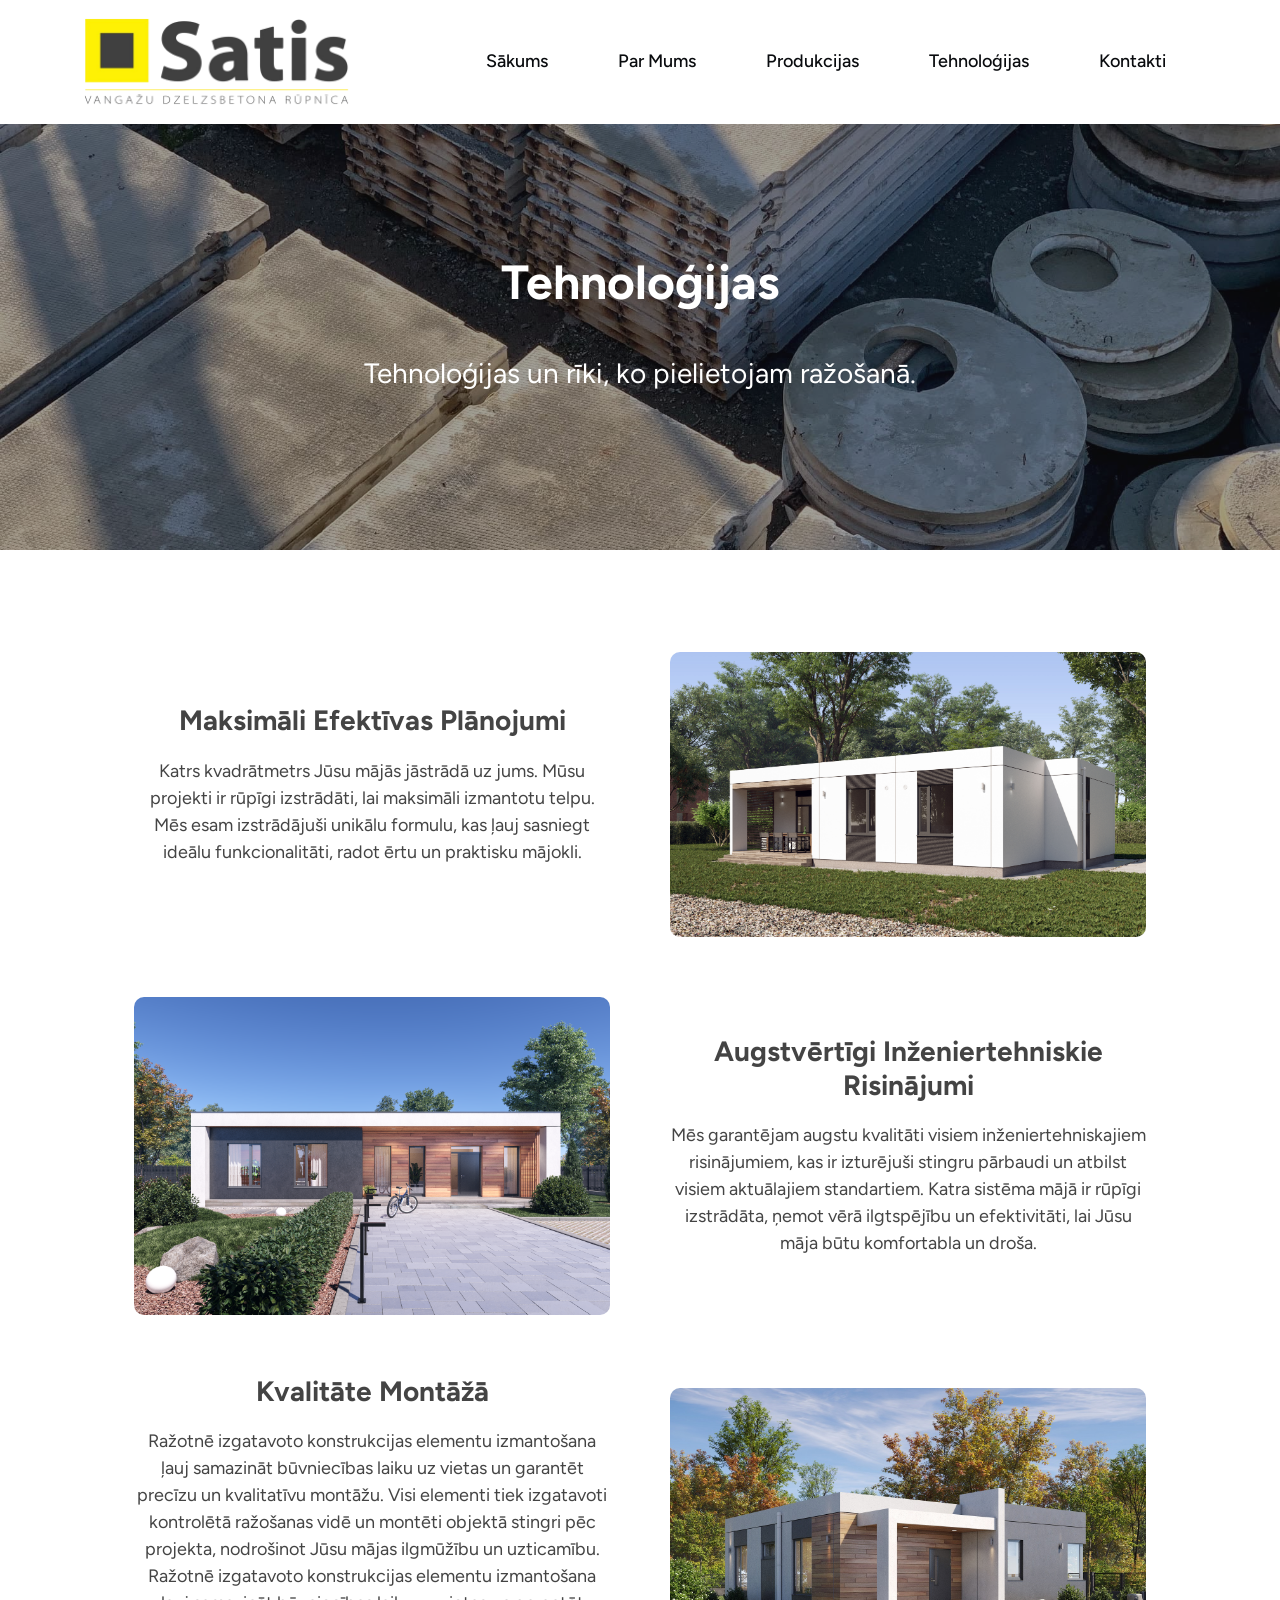
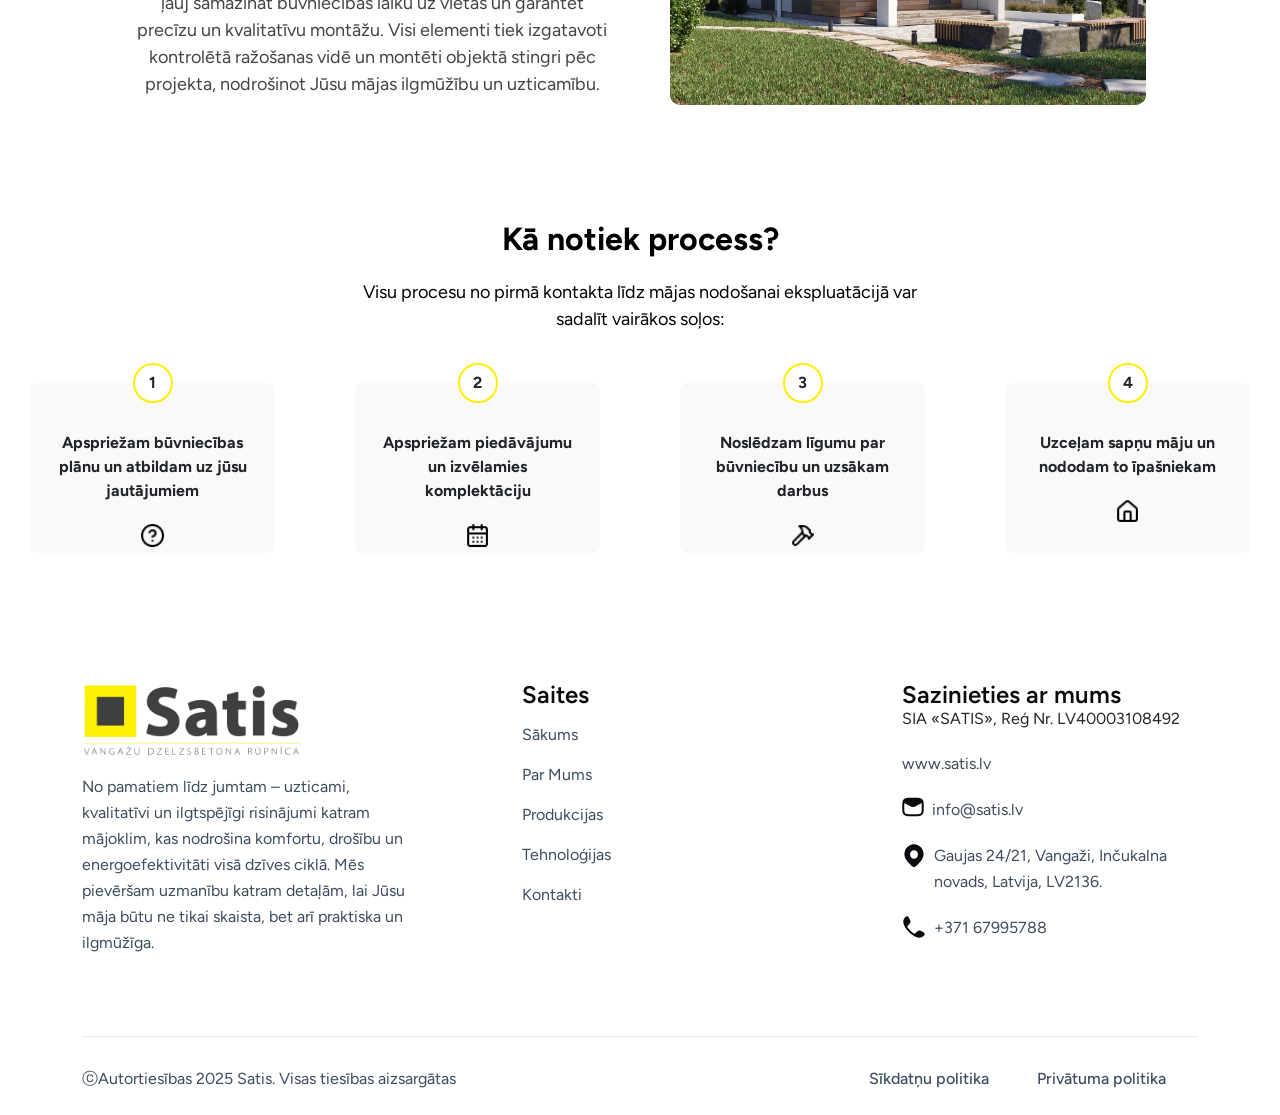
==== tech.html @ ef2c88f5 "first commit" ====
<!DOCTYPE html>
<html lang="en">

<head>
     <meta charset="UTF-8">
     <meta name="viewport" content="width=device-width, initial-scale=1.0">
    <meta
      name="description"
      content="SIA SATIS – dzelzsbetona izstrādājumu ražotājs Vangažos. Kvalitatīvas konstrukcijas un individuāli risinājumi būvniecības projektiem."
    />
    <title>SIA SATIS | Dzelzsbetona izstrādājumi un konstrukcijas</title>     <script src="main.js" defer></script>

    <link rel="shortcut icon" href="assets/img/logo/fav-logo1.png" type="image/x-icon">

    <link rel="stylesheet" href="assets/css/plugins/bootstrap.min.css">
    <link rel="stylesheet" href="assets/css/plugins/fontawesome.css">
    <link rel="stylesheet" href="assets/css/plugins/magnific-popup.css">
    <link rel="stylesheet" href="assets/css/plugins/mobile.css">
    <link rel="stylesheet" href="assets/css/plugins/owlcarousel.min.css">
    <link rel="stylesheet" href="assets/css/plugins/sidebar.css">
    <link rel="stylesheet" href="assets/css/plugins/slick-slider.css">
    <link rel="stylesheet" href="assets/css/plugins/nice-select.css">
    <link rel="stylesheet" href="assets/css/main.css">

    <script src="assets/js/plugins/jquery-3-6-0.min.js"></script>
</head>
<body class="homepage1-body">

<div class="paginacontainer">
     <div class="progress-wrap">
       <svg class="progress-circle svg-content" width="100%" height="100%" viewBox="-1 -1 102 102">
         <path d="M50,1 a49,49 0 0,1 0,98 a49,49 0 0,1 0,-98"/>
       </svg>
     </div>
   </div>

   <header>
    <div class="header-area homepage1 header header-sticky d-none d-lg-block" id="header" style="background-color: white;">
      <div class="container">
            <div class="header-elements">
              <div class="site-logo">
                <a href="index.html"><img src="assets/img/logo/logo1.png" alt=""></a>
              </div>
              <div class="main-menu">
                <ul>
                  <li><a href="index.html">Sākums</a></li>
                  <li><a href="about.html">Par Mums</a></li>
                  <li><a href="catalog.html">Produkcijas</a></li>
                  <li><a href="tech.html">Tehnoloģijas</a></li>
                  <li><a href="index.html#Kontakti">Kontakti</a></li>
                </ul>
            </div>
        </div>
      </div>
    </div>
  </header>

  <div class="mobile-header mobile-haeder1 d-block d-lg-none">
    <div class="container-fluid">
      <div class="col-12">
        <div class="mobile-header-elements">
          <div class="mobile-logo">
            <a href="index.html"><img src="assets/img/logo/logo1.png" alt=""></a>
          </div>
          <div class="mobile-nav-icon dots-menu">
            <i class="fa-solid fa-bars"></i>
          </div>
        </div>
      </div>
    </div>
  </div>
  
  <div class="mobile-sidebar mobile-sidebar1">
    <div class="logosicon-area">
      <div class="logos">
        <img src="assets/img/logo/logo1.png" alt="">
      </div>
      <div class="menu-close">
        <i class="fa-solid fa-xmark"></i>
      </div>
     </div>
    <div class="mobile-nav">
      <ul class="mobile-nav-list">
          <li><a href="index.html">Sākums</a></li>
          <li><a href="about.html">Par Mums</a></li>
          <li><a href="catalog.html">Produkcijas</a></li>
          <li><a href="tech.html">Tehnoloģijas</a></li>
          <li><a href="index.html#Kontakti">Kontakti</a></li>
        </ul>
  
      <div class="allmobilesection">
        <div class="single-footer" style="margin-top: 8px;">
          <h3>Kontakti</h3>
          <div class="footer1-contact-info">
            <div class="contact-info-single">
              <div class="contact-info-icon">
                <i class="fa-solid fa-phone-volume"></i>
              </div>
              <div class="contact-info-text">
                <a href="tel:+37167995788">+371 67995788<br> Mob.tālr. +371 27763220</a>
              </div>
            </div>
  
            <div class="contact-info-single">
              <div class="contact-info-icon">
                <i class="fa-solid fa-envelope"></i>
              </div>
              <div class="contact-info-text">
                <a href="mailto:igor.rozonov@satis.lv">info@satis.lv</a>
              </div>
            </div>
  
            <div class="single-footer">
              <h3>Mūsu atrašanās vieta</h3>
              
              <div class="contact-info-single">
                <div class="contact-info-icon">
                  <i class="fa-solid fa-location-dot"></i>
                </div>
                <div class="contact-info-text">
                  <a href="#">Gaujas 24/21, Vangaži, Inčukalna novads, Latvija, LV2136.</a>
                </div>
              </div>
            </div>
          </div>
        </div>
       </div>
    </div>
  </div>

<div class="hero-section" style="background-image: url('assets/img/bg/header-bg3.jpg'); background-size: cover; background-position: center; padding: 0; position: relative; text-align: center; color: white; margin-top: 100px; height: 50vh; display: flex; align-items: center; justify-content: center;">
    <div class="overlay" style="position: absolute; top: 0; left: 0; right: 0; bottom: 0; background: rgba(22, 22, 22, 0.4); z-index: 1;"></div>
  
    <div class="container" style="position: relative; z-index: 2; text-align: center; display: flex; flex-direction: column; align-items: center; justify-content: center; max-width: 1000px; padding: 20px;">
      <h1 style="font-size: 48px; font-weight: bold; color: white; margin-bottom: 40px;">Tehnoloģijas</h1>
      <p style="font-size: 28px; color: white; line-height: 1.6;">
        Tehnoloģijas un rīki, ko pielietojam ražošanā.
      </p>
    </div>
  </div>
  

<div class="hero-section" style="padding: 50px 0; position: relative; color: #444444;">
    <div class="overlay" style="position: absolute; top: 0; left: 0; right: 0; bottom: 0; background: white; z-index: 1;"></div>
  
    <div class="container" style="position: relative; z-index: 2; width: 100%; margin: 0 auto;">
      <div class="grid-container-1" style="display: grid; grid-template-columns: repeat(2, 1fr); gap: 20px;">
        
        <div class="text-block" style="display: flex; flex-direction: column; justify-content: center; max-width: 1000px; padding: 20px;">
          <h1 style="font-size: 28px; font-weight: bold; color: #444444; text-align: center;">Maksimāli Efektīvas Plānojumi</h1>
          <p style="margin: 20px auto; font-size: 18px; color: #444444; text-align: center;">
            Katrs kvadrātmetrs Jūsu mājās jāstrādā uz jums. Mūsu projekti ir rūpīgi izstrādāti, lai maksimāli izmantotu telpu. Mēs esam izstrādājuši unikālu formulu, kas ļauj sasniegt ideālu funkcionalitāti, radot ērtu un praktisku mājokli.
          </p>
        </div> 
  
        <div class="image-block" style="display: flex; align-items: center; justify-content: center; padding: 20px;">
          <img src="assets/img/all-images/Orta-4.png" alt="House Image" style="width: 100%; height: auto; max-height: 400px; object-fit: cover; border-radius: 10px;">
        </div>
  
        <div class="image-block" style="display: flex; align-items: center; justify-content: center; padding: 20px;">
          <img src="assets/img/all-images/Moderna-2.png" alt="House Image" style="width: 100%; height: auto; max-height: 400px; object-fit: cover; border-radius: 10px;">
        </div>
  
        <div class="text-block" style="display: flex; flex-direction: column; justify-content: center; max-width: 1000px; padding: 20px;">
          <h1 style="font-size: 28px; font-weight: bold; color: #444444; text-align: center;">Augstvērtīgi Inženiertehniskie Risinājumi</h1>
          <p style="margin: 20px auto; font-size: 18px; color: #444444; text-align: center;">
            Mēs garantējam augstu kvalitāti visiem inženiertehniskajiem risinājumiem, kas ir izturējuši stingru pārbaudi un atbilst visiem aktuālajiem standartiem. Katra sistēma mājā ir rūpīgi izstrādāta, ņemot vērā ilgtspējību un efektivitāti, lai Jūsu māja būtu komfortabla un droša.
          </p>
        </div>
  
        <div class="text-block" style="display: flex; flex-direction: column; justify-content: center; max-width: 1000px; padding: 20px;">
          <h1 style="font-size: 28px; font-weight: bold; color: #444444; text-align: center;">Kvalitāte Montāžā</h1>
          <p style="margin: 20px auto; font-size: 18px; color: #444444; text-align: center;">
            Ražotnē izgatavoto konstrukcijas elementu izmantošana ļauj samazināt būvniecības laiku uz vietas un garantēt precīzu un kvalitatīvu montāžu. Visi elementi tiek izgatavoti kontrolētā ražošanas vidē un montēti objektā stingri pēc projekta, nodrošinot Jūsu mājas ilgmūžību un uzticamību.
            Ražotnē izgatavoto konstrukcijas elementu izmantošana ļauj samazināt būvniecības laiku uz vietas un garantēt precīzu un kvalitatīvu montāžu. Visi elementi tiek izgatavoti kontrolētā ražošanas vidē un montēti objektā stingri pēc projekta, nodrošinot Jūsu mājas ilgmūžību un uzticamību.
        </p>
        </div>
  
        <div class="image-block" style="display: flex; align-items: center; justify-content: center; padding: 20px;">
          <img src="assets/img/all-images/Deco-3.png" alt="House Image" style="width: 100%; height: auto; max-height: 400px; object-fit: cover; border-radius: 10px;">
        </div>

      </div>    
    </div>
  </div>
  
  


  <div class="container" style="position: relative; z-index: 2; text-align: center;">
    <h1 style="font-size: 32px; font-weight: bold; color: black;">Kā notiek process?</h1> 
    <p style="max-width: 600px; margin: 20px auto; font-size: 18px; color: black;"> 
  Visu procesu no pirmā kontakta līdz mājas nodošanai ekspluatācijā var sadalīt vairākos soļos:
    </p>
  </div>

  <div class="cards-container-about">
    <div class="card-about">
      <div class="step-number">1</div>
      <p><strong>Apspriežam būvniecības plānu un atbildam uz jūsu jautājumiem</strong></p>
      <div class="icon-about"><img src="assets/img/icons/circle-help.png"></div>
    </div>

    <div class="card-about">
      <div class="step-number">2</div>
      <p><strong>Apspriežam piedāvājumu un izvēlamies komplektāciju</strong></p>
      <div class="icon-about"><img src="assets/img/icons/calendar-days.png"></div>
    </div>

    <div class="card-about">
      <div class="step-number">3</div>
      <p><strong>Noslēdzam līgumu par būvniecību un uzsākam darbus</strong></p>
      <div class="icon-about"><img src="assets/img/icons/hammer.png"></div>
    </div>

    <div class="card-about">
      <div class="step-number">4</div>
      <p><strong>Uzceļam sapņu māju un nododam to īpašniekam</strong></p>
      <div class="icon-about"><img src="assets/img/icons/house.png"></div>
    </div>
  </div>


  
<div class="footer1-section-area" style="background-color: #ffffff;">
  <div class="container">
    <div class="row">
      <div class="col-lg-4 col-md-6">
        <div class="footer-logo-area">
          <img src="assets/img/logo/logo1.png" alt="">
          <p>No pamatiem līdz jumtam – uzticami, kvalitatīvi un ilgtspējīgi risinājumi katram mājoklim, kas nodrošina komfortu, drošību un energoefektivitāti visā dzīves ciklā. Mēs pievēršam uzmanību katram detaļām, lai Jūsu māja būtu ne tikai skaista, bet arī praktiska un ilgmūžīga.</p>
        </div>
      </div>

      <div class="col-lg-4 col-md-6">
        <div class="footer-logo-area1">
          <h3>Saites</h3>
          <ul>
            <li><a href="index.html">Sākums</a></li>
            <li><a href="about.html">Par Mums</a></li>
            <li><a href="catalog.html">Produkcijas</a></li>
            <li><a href="tech.html">Tehnoloģijas</a></li>
            <li><a href="index.html#Kontakti">Kontakti</a></li>
        </ul>
        </div>
      </div>

      <div class="col-lg-4 col-md-6">
        <div class="footer-logo-area2">
          <h3>Sazinieties ar mums</h3>
          <ul>
            <li><span>SIA «SATIS», Reģ Nr. LV40003108492</span></li>
            <li><a href="https://www.satis.lv/"><span>www.satis.lv</span></a></li>
            <li><a href="mailto:igor.rozonov@satis.lv"><img src="assets/img/icons/email.svg" alt=""><span>info@satis.lv</span></a></li>
            <li><a href="#"><img src="assets/img/icons/location.svg" alt=""><span>Gaujas 24/21, Vangaži, Inčukalna novads, Latvija, LV2136.</span></a></li>
            <li><a href="tel:+37167995788"><img src="assets/img/icons/phone.svg" alt=""><span>+371 67995788</span></a></li>
          </ul>
        </div>
      </div>
    </div>

    <div class="space80 d-lg-block d-none"></div>
    <div class="space40 d-lg-none d-block"></div>

    <div class="row">
      <div class="col-lg-12">
        <div class="copyright-area d-flex justify-content-between flex-wrap align-items-center">
          <div class="pera">
            <p>ⓒAutortiesības 2025 Satis. Visas tiesības aizsargātas</p>
          </div>
          <ul class="d-flex gap-3 m-0">
            <li><a href="cookies.html">Sīkdatņu politika</a></li>
            <li><a href="policies.html">Privātuma politika</a></li>
          </ul>
        </div>
      </div>
    </div>
  </div>
</div>
</div>

<script src="assets/js/plugins/bootstrap.min.js"></script>
<script src="assets/js/plugins/fontawesome.js"></script>
<script src="assets/js/plugins/aos.js"></script>
<script src="assets/js/plugins/counter.js"></script>
<script src="assets/js/plugins/gsap.min.js"></script>
<script src="assets/js/plugins/ScrollTrigger.min.js"></script>
<script src="assets/js/plugins/Splitetext.js"></script>
<script src="assets/js/plugins/sidebar.js"></script>
<script src="assets/js/plugins/magnific-popup.js"></script>
<script src="assets/js/plugins/mobilemenu.js"></script>
<script src="assets/js/plugins/owlcarousel.min.js"></script>
<script src="assets/js/plugins/gsap-animation.js"></script>
<script src="assets/js/plugins/nice-select.js"></script>
<script src="assets/js/plugins/waypoints.js"></script>
<script src="assets/js/plugins/slick-slider.js"></script>
<script src="assets/js/plugins/circle-progress.js"></script>
<script src="assets/js/main.js"></script>
<script src="main.js"></script>

</body>

</html>
---- assets/css/plugins/mobile.css ----
/*

Plugin Name: Multi Drop Down Mobile menu
version: 1.0
Author: Abdul Rabby
Desc: 



*/




/*Base css*/

*{
    margin: 0;
    padding: 0;
}
body{
    font-size: 16px;
    font-family: "Figtree", sans-serif;
}

a, a:hover{
    outline: none;
    text-decoration: none;
}

ul, li{
    list-style: none;
}




/*Menu Css*/

.mobile-logo a{
    font-size: 20px;
    font-weight: 500;
    color: #161616;
    text-decoration: none;
}


.mobile-header {
    position: absolute;
    top: 0;
    left: 0;
    width: 100%;
    padding: 17px 0;
    z-index: 9;
    
}

.mobile-header-elements {
    display: flex;
    align-items: center;
    justify-content: space-between;
}

.mobile-nav-icon {
    font-size: 23px;
    border: 1px solid;
    width: 40px;
    height: 40px;
    display: flex;
    align-items: center;
    justify-content: center;
    border-radius: 4px;
    color: #161616;
}



.mobile-sidebar {
    position: fixed;
    height: 100%;
    width: 100%;
    background:#F6F6EC;
    z-index: 99;
    padding: 40px 30px;
    left: -100%;
    top: 0;
    visibility: hidden;
    opacity: 0;
    transition: all .3s;
    
    
}

.mobile-sidebar .contact-icon{
    background: #161616;
}


.mobile-sidebar.mobile-menu-active{
    left: 0;
    visibility: visible;
    opacity: 1;
    transition: all .3s;
    overflow-y:scroll ;
}

.menu-close {
    position: absolute;
    right: 20px;
    top: 20px;
    font-size: 25px;
    color: #161616;
    cursor: pointer;
}

.mobile-nav li a {
    font-size: 18px;
    line-height: 24px;
    color: #161616;
    padding: 10px 0;
    display: block;
    font-family: "Figtree", sans-serif;
    font-weight: 500 !important;
}


ul.mobile-nav-list {
    margin-top: 30px;
}


li.has-children {
    position: relative;
    z-index: 2;
}

span.mobile-nav-menu-icon {
    position: absolute;
    right: 0;
    top: 0;
    height: 50px;
    width: 50px;
    text-align: center;
    line-height: 50px;
    color: #161616;
}

ul.mobile-menu-sub {
    display: none;
    position: relative;
    left: 0;
    padding-left: 10px;
    transition: all .3s;
}

ul.mobile-menu-sub.sub-menu-active{
    display: block;
    position: relative;
    transition: all .3s;
}



.mobile-nav li {
    position: relative;
    z-index: 2;
}

span.submenu-button {
    position: absolute;
    width: 100%;
    height: 44px;
    top: 0;
    left: 0;
    z-index: 3;
    transition: all .3s;
}

span.submenu-button:after, span.submenu-button:before {
    position: absolute;
    content: "";
    height: 20px;
    width: 2px;
    background: #161616;
    top: 12px;
    right: 9px;
    transition: all .3s;
}

span.submenu-button:before {
    height: 2px;
    width: 20px;
    right: 0px;
    top: 22px;
}

span.submenu-button.submenu-opened:after {
    visibility: hidden;
    opacity: 0;
}

.sub-menu{
    display: none;
    padding-left: 15px;
}


span.multi-drop-icon {
    position: absolute;
    right: 10px;
    width: 20px;
    height: 100%;
    top: 0;
    text-align: center;
    display: flex;
    align-items: center;
    justify-content: flex-end;
}


ul.mobile-nav-list {
    max-height: 500px;
    overflow-y: scroll;
}
---- assets/css/plugins/owlcarousel.min.css ----
blog/**
 * Owl Carousel v2.3.4
 * Copyright 2013-2018 David Deutsch
 * Licensed under: SEE LICENSE IN https://github.com/OwlCarousel2/OwlCarousel2/blob/master/LICENSE
 */
 .owl-carousel,.owl-carousel .owl-item{-webkit-tap-highlight-color:transparent;position:relative}.owl-carousel{display:none;width:100%;z-index:1}.owl-carousel .owl-stage{position:relative;-ms-touch-action:pan-Y;touch-action:manipulation;-moz-backface-visibility:hidden}.owl-carousel .owl-stage:after{content:".";display:block;clear:both;visibility:hidden;line-height:0;height:0}.owl-carousel .owl-stage-outer{position:relative;overflow:hidden;-webkit-transform:translate3d(0,0,0)}.owl-carousel .owl-item,.owl-carousel .owl-wrapper{-webkit-backface-visibility:hidden;-moz-backface-visibility:hidden;-ms-backface-visibility:hidden;-webkit-transform:translate3d(0,0,0);-moz-transform:translate3d(0,0,0);-ms-transform:translate3d(0,0,0)}.owl-carousel .owl-item{min-height:1px;float:left;-webkit-backface-visibility:hidden;-webkit-touch-callout:none}.owl-carousel .owl-item img{display:block;width:100%}.owl-carousel .owl-dots.disabled,.owl-carousel .owl-nav.disabled{display:none}.no-js .owl-carousel,.owl-carousel.owl-loaded{display:block}.owl-carousel .owl-dot,.owl-carousel .owl-nav .owl-next,.owl-carousel .owl-nav .owl-prev{cursor:pointer;-webkit-user-select:none;-khtml-user-select:none;-moz-user-select:none;-ms-user-select:none;user-select:none}.owl-carousel .owl-nav button.owl-next,.owl-carousel .owl-nav button.owl-prev,.owl-carousel button.owl-dot{background:0 0;color:inherit;border:none;padding:0!important;font:inherit}.owl-carousel.owl-loading{opacity:0;display:block}.owl-carousel.owl-hidden{opacity:0}.owl-carousel.owl-refresh .owl-item{visibility:hidden}.owl-carousel.owl-drag .owl-item{-ms-touch-action:pan-y;touch-action:pan-y;-webkit-user-select:none;-moz-user-select:none;-ms-user-select:none;user-select:none}.owl-carousel.owl-grab{cursor:move;cursor:grab}.owl-carousel.owl-rtl{direction:rtl}.owl-carousel.owl-rtl .owl-item{float:right}.owl-carousel .animated{animation-duration:1s;animation-fill-mode:both}.owl-carousel .owl-animated-in{z-index:0}.owl-carousel .owl-animated-out{z-index:1}.owl-carousel .fadeOut{animation-name:fadeOut}@keyframes fadeOut{0%{opacity:1}100%{opacity:0}}.owl-height{transition:height .5s ease-in-out}.owl-carousel .owl-item .owl-lazy{opacity:0;transition:opacity .4s ease}.owl-carousel .owl-item .owl-lazy:not([src]),.owl-carousel .owl-item .owl-lazy[src^=""]{max-height:0}.owl-carousel .owl-item img.owl-lazy{transform-style:preserve-3d}.owl-carousel .owl-video-wrapper{position:relative;height:100%;background:#000}.owl-carousel .owl-video-play-icon{position:absolute;height:80px;width:80px;left:50%;top:50%;margin-left:-40px;margin-top:-40px;background:url(404.html) no-repeat;cursor:pointer;z-index:1;-webkit-backface-visibility:hidden;transition:transform .1s ease}.owl-carousel .owl-video-play-icon:hover{-ms-transform:scale(1.3,1.3);transform:scale(1.3,1.3)}.owl-carousel .owl-video-playing .owl-video-play-icon,.owl-carousel .owl-video-playing .owl-video-tn{display:none}.owl-carousel .owl-video-tn{opacity:0;height:100%;background-position:center center;background-repeat:no-repeat;background-size:contain;transition:opacity .4s ease}.owl-carousel .owl-video-frame{position:relative;z-index:1;height:100%;width:100%}
---- assets/css/plugins/sidebar.css ----
/*!
* metismenu https://github.com/onokumus/metismenu#readme
* A jQuery menu plugin
* @version 3.0.6
* @author Osman Nuri Okumus <onokumus@gmail.com> (https://github.com/onokumus)
* @license: MIT 
*/

.metismenu .arrow {
  float: right;
  line-height: 1.42857;
}

*[dir="rtl"] .metismenu .arrow {
  float: left;
}

/*
   * Require Bootstrap 3.x
   * https://github.com/twbs/bootstrap
  */

.metismenu .glyphicon.arrow:before {
  content: "\e079";
}

.metismenu .mm-active>a>.glyphicon.arrow:before {
  content: "\e114";
}

/*
   * Require Font-Awesome
   * http://fortawesome.github.io/Font-Awesome/
  */

.metismenu .fa.arrow:before {
  content: "\f104";
}

.metismenu .mm-active>a>.fa.arrow:before {
  content: "\f107";
}

/*
   * Require Ionicons
   * http://ionicons.com/
  */

.metismenu .ion.arrow:before {
  content: "\f3d2"
}

.metismenu .mm-active>a>.ion.arrow:before {
  content: "\f3d0";
}

.metismenu .plus-times {
  float: right;
}

*[dir="rtl"] .metismenu .plus-times {
  float: left;
}

.metismenu .fa.plus-times:before {
  content: "\f067";
}

.metismenu .mm-active>a>.fa.plus-times {
  transform: rotate(45deg);
}

.metismenu .plus-minus {
  float: right;
}

*[dir="rtl"] .metismenu .plus-minus {
  float: left;
}

.metismenu .fa.plus-minus:before {
  content: "\f067";
}

.metismenu .mm-active>a>.fa.plus-minus:before {
  content: "\f068";
}

.metismenu .mm-collapse:not(.mm-show) {
  display: none;
}

.metismenu .mm-collapsing {
  position: relative;
  height: 0;
  overflow: hidden;
  transition-timing-function: ease;
  transition-duration: .35s;
  transition-property: height, visibility;
}

.metismenu .has-arrow {
  position: relative;
}

.metismenu .has-arrow::after {
  position: absolute;
  content: '';
  width: .5em;
  height: .5em;
  border-width: 1px 0 0 1px;
  border-style: solid;
  border-color: currentColor;
  border-color: initial;
  right: 1em;
  transform: rotate(-45deg) translate(0, -50%);
  transform-origin: top;
  top: 50%;
  transition: all .3s ease-out;
}

*[dir="rtl"] .metismenu .has-arrow::after {
  right: auto;
  left: 1em;
  transform: rotate(135deg) translate(0, -50%);
}

.metismenu .mm-active>.has-arrow::after, .metismenu .has-arrow[aria-expanded="true"]::after {
  transform: rotate(-135deg) translate(0, -50%);
}

*[dir="rtl"] .metismenu .mm-active>.has-arrow::after, *[dir="rtl"] .metismenu .has-arrow[aria-expanded="true"]::after {
  transform: rotate(225deg) translate(0, -50%);
}

/* custom code */

.hamburger-menu {
  display: inline-block;
}

.hamburger-menu a {
  display: inline-block;
}

.body-overlay {
  background-color: #000000;
  height: 950px;
  width: 100%;
  position: fixed;
  top: 0;
  z-index: 1010;
  left: 0;
  opacity: 0;
  visibility: hidden;
  transition: all 0.3s linear 0s;
  transition: all 600ms ease;
  -webkit-transition: all 600ms ease;
  -moz-transition: all 600ms ease;
  -ms-transition: all 600ms ease;
  -o-transition: all 600ms ease;
}

.body-overlay.active {
  opacity: .5;
  visibility: visible;
}

.side-mobile-menu ul li a {
  padding: 13px 0;
  display: block;
  border-bottom: 1px solid rgba(0, 0, 0, 0.05);
  font-size: 14px;
  color: #000;
  font-weight: 600;
  text-transform: uppercase;
  position: relative;
}

.side-mobile-menu ul li a[aria-expanded="true"] {
  color: var(--color-primary);
}

.side-mobile-menu ul li a:hover {
  color: var(--color-primary);
  padding-left: 5px;
}

.side-mobile-menu ul li ul li:hover>a {
  color: var(--color-primary);
  padding-left: 20px;
}

.side-mobile-menu ul li ul li:hover>a::before {
  background: var(--color-primary);
  border-color: var(--color-primary) !important;
}

.slide-bar.style-2 .side-mobile-menu ul li a[aria-expanded="true"],
.slide-bar.style-2 .side-mobile-menu ul li a:hover,
.slide-bar.style-2 .side-mobile-menu ul li ul li:hover>a {
  color: #2962FF;
}
.slide-bar.style-2 .side-mobile-menu ul li ul li:hover>a::before {
  background: #2962FF;
  border-color: #2962FF !important;
}





.side-mobile-menu ul {
  list-style: none;
  margin: 0;
  padding: 0;
}


.slide-bar {
    position: fixed;
    overflow-y: auto;
    top: 0;
    right: -860px;
    right: -860px;
    max-width: 830px;
    padding: 50px 50px;
    height: 900px;
    display: block;
    background-color: var(--color-white);
    z-index: 1020;
transition-duration: 500ms;
background-color: #fff;
}


.side-mobile-menu {
    display: none;
}
.slide-bar.show {
  right: 0;
}

.side-mobile-menu ul li ul li {
  padding-left: 15px;
}

.side-mobile-menu ul li ul li a {
  position: relative;
  padding-left: 15px;
  text-transform: capitalize;
  font-size: 16px;
}

.side-mobile-menu ul li.dropdown>a::after {
  position: absolute;
  content: "";
  width: 8px;
  height: 8px;
  border-width: 0 2px 2px 0;
  border-style: solid;
  border-color: initial;
  right: 16px;
  top: 50%;
  -webkit-transform: rotate(-45deg) translateY(-50%);
  -webkit-transform-origin: top;
  transform-origin: top;
  transition: all 0.3s ease-out;
  transform: rotate(-45deg) translateY(-50%);
  -moz-transform: rotate(-45deg) translateY(-50%);
  -ms-transform: rotate(-45deg) translateY(-50%);
  -o-transform: rotate(-45deg) translateY(-50%);
}

.side-mobile-menu ul li.dropdown a[aria-expanded="true"]::after {
  -webkit-transform: rotate(-135deg) translateY(-50%);
  transform: rotate(45deg) translateY(-50%);
}

.side-mobile-menu ul li ul li a::before {
  content: "";
  width: 8px;
  height: 8px;
  position: absolute;
  left: 0;
  top: 50%;
  transform: translateY(-50%);
  border: 2px solid #101a23;
  border-radius: 50%;
}

.side-mobile-menu ul li ul li a {
  text-transform: capitalize;
  font-size: 15px;
}

.close-mobile-menu a {
  color: #fff;
  position: relative;
  z-index: 2;
  font-size: 16px;
  left: 0;
  display: block;
}


.close-mobile-menu {
  position: absolute;
  top: 0;
  right: 0;
  text-align: center;
  line-height: 40px;
  transition: .3s;
  -webkit-transition: .3s;
  -moz-transition: .3s;
  -ms-transition: .3s;
  -o-transition: .3s;
}

.slide-bar .tx-close {
    background: rgba(150,144,162,.08);
    width: 54px;
    height: 54px;
    border-width: 18px;
}
.slide-bar .tx-close::before, .slide-bar .tx-close::after {
    background-color: #000;
}


.header-mobile-search input {
  width: 100%;
  height: 50px;
  background-color: #fff;
  padding: 0 18px;
  padding-right: 40px;
  font-size: 14px;
  border: 1px solid #ececec;
  transition: .3s;
  -webkit-transition: .3s;
  -moz-transition: .3s;
  -ms-transition: .3s;
  -o-transition: .3s;
  border-radius: 3px;
}

.header-mobile-search input:focus {
  border-color: var(--color-primary);
}

.header-mobile-search {
  margin-bottom: 15px;
  position: relative;
  display: block;
}

.header-mobile-search button {
  position: absolute;
  width: 50px;
  height: 100%;
  right: 0;
  line-height: 100%;
  padding: 0;
  border: none;
  background-color: initial;
  background-image: none;
  color: #3a505f;
  top: 0;
  cursor: pointer;
}
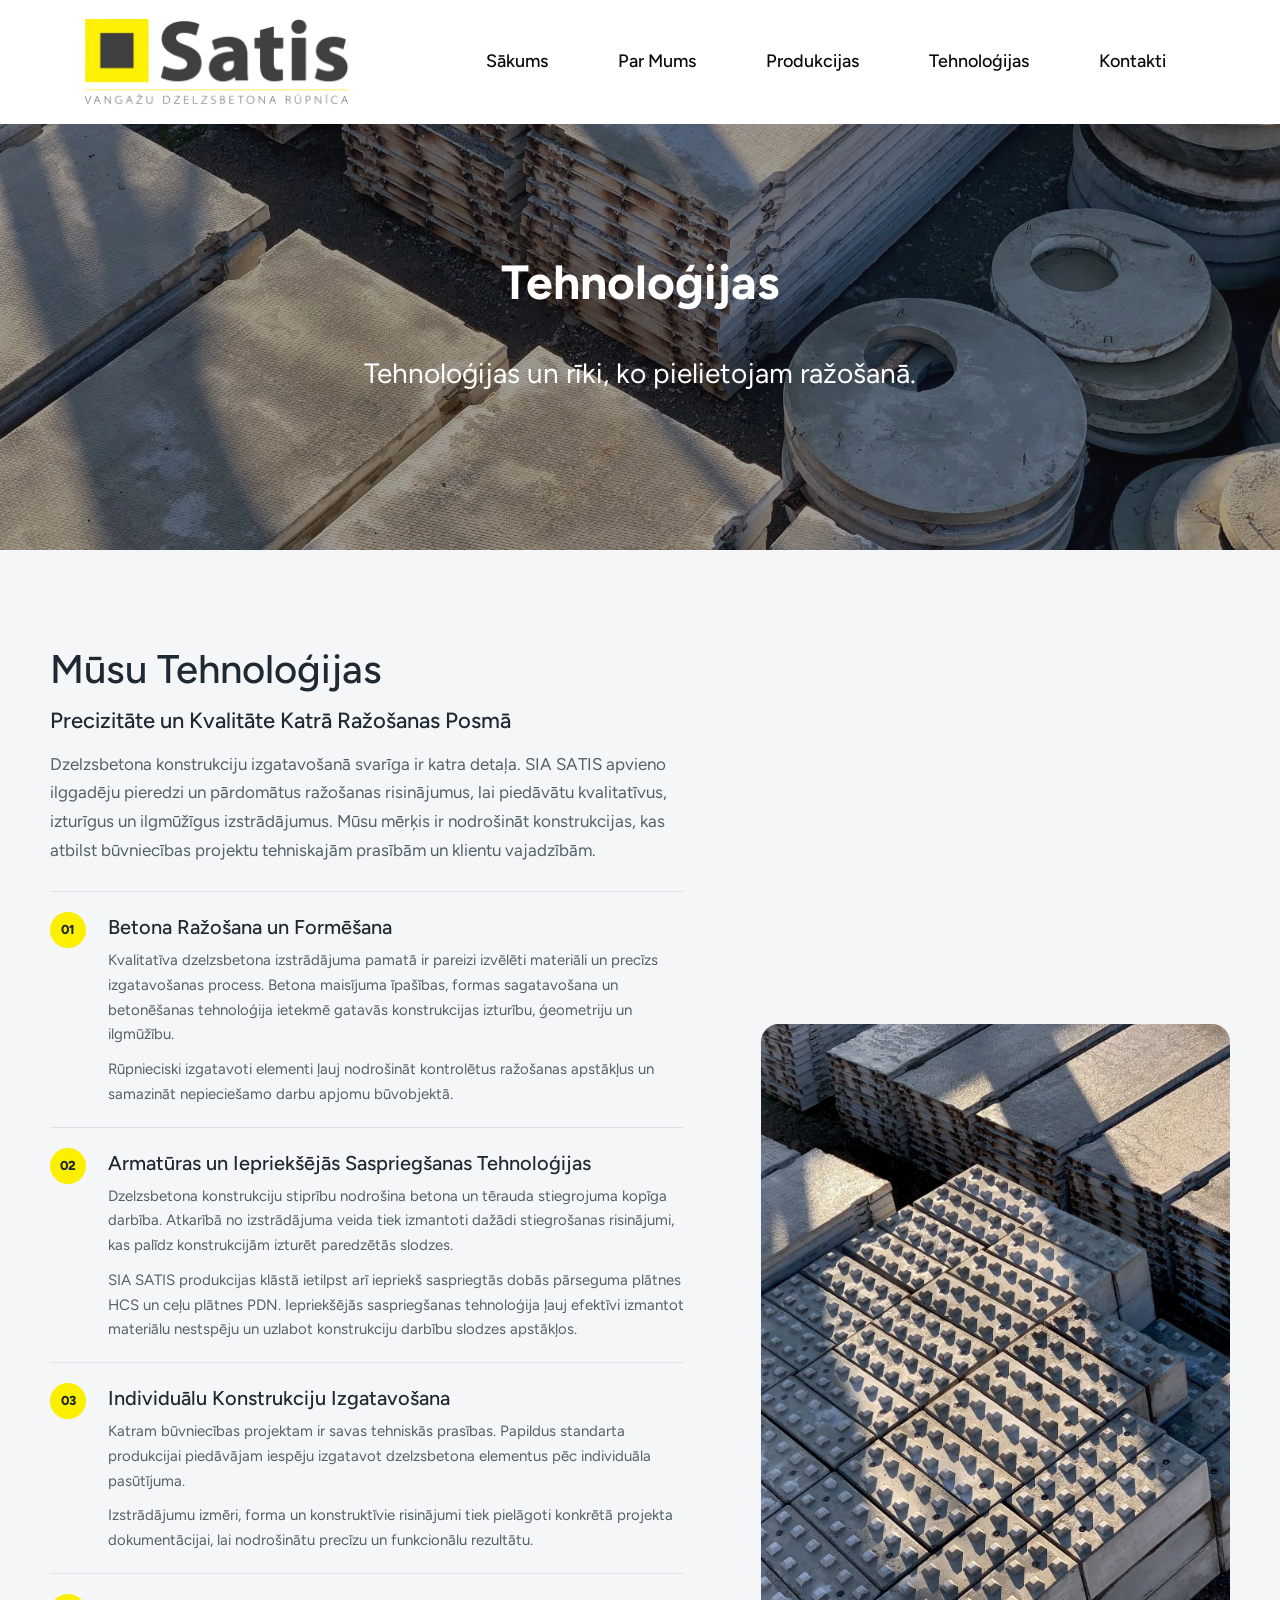
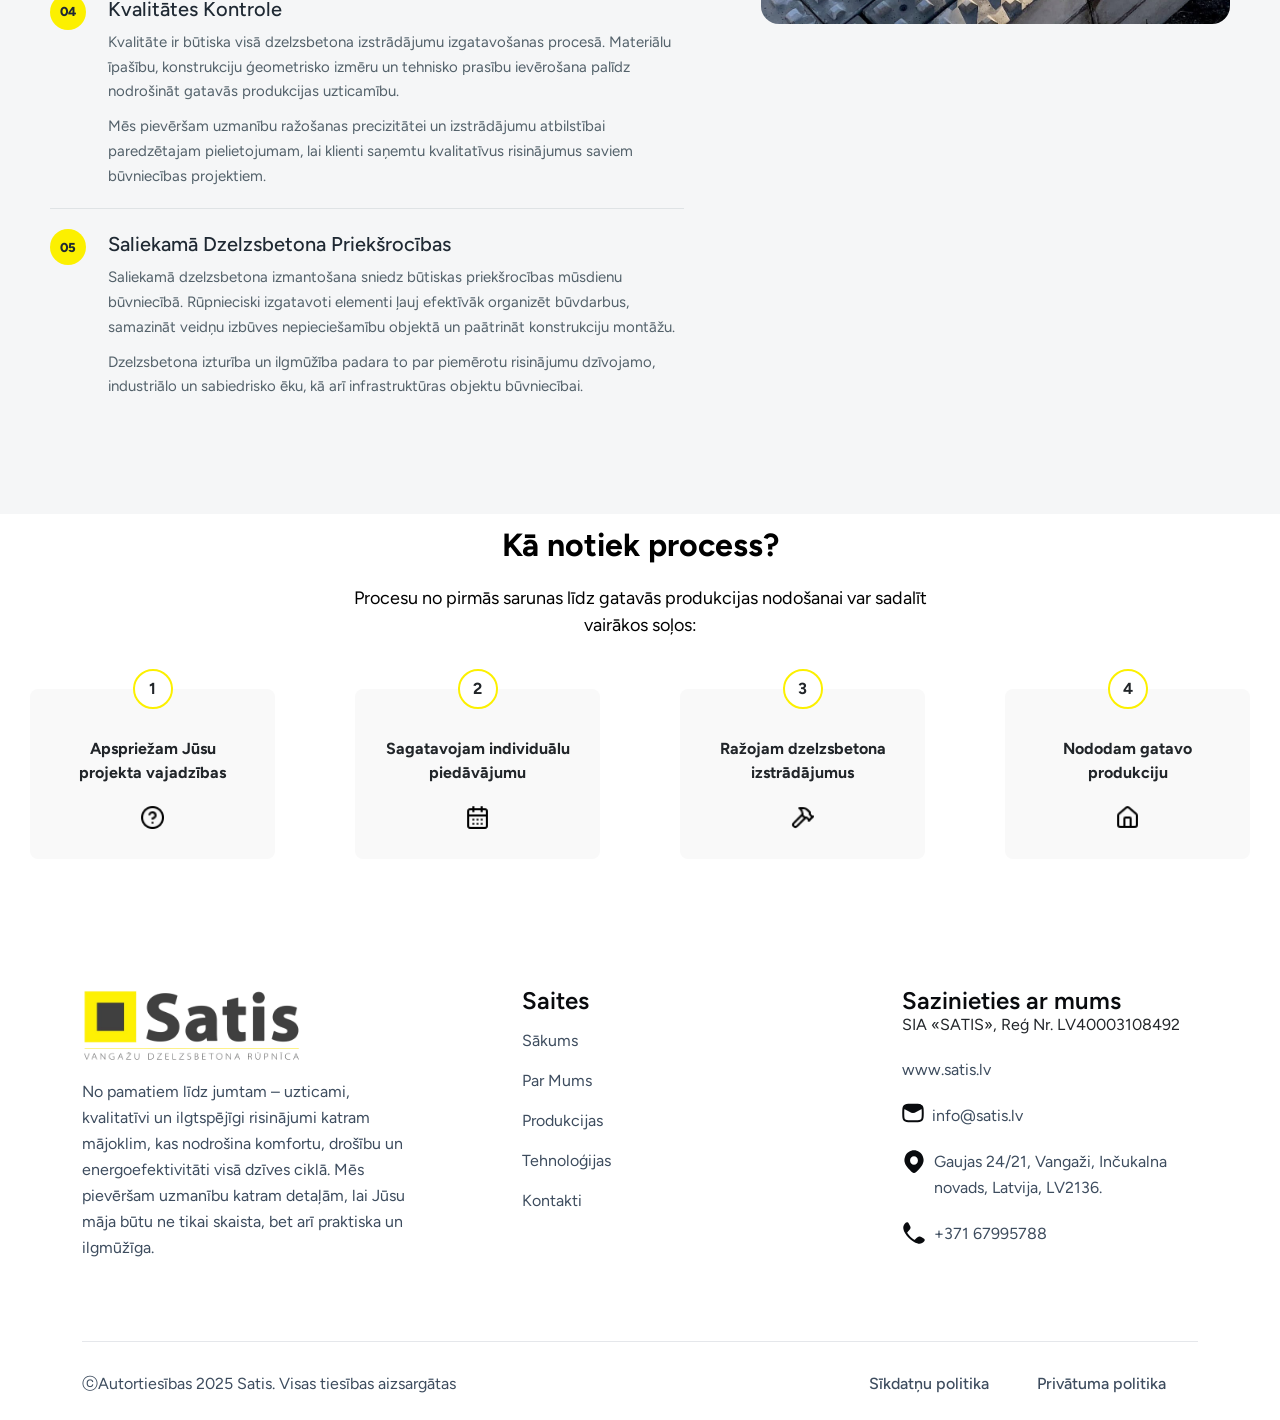
==== commit d35d1221: "Add tech section with styling and content for technology overview" ====
--- a/tech.html
+++ b/tech.html
@@ -22,6 +22,108 @@
     <link rel="stylesheet" href="assets/css/plugins/nice-select.css">
     <link rel="stylesheet" href="assets/css/main.css">
 
+    <style>
+      .tech-about {
+        background: #f5f6f7;
+        padding: 95px 20px;
+      }
+      .tech-about-container {
+        max-width: 1180px;
+        margin: 0 auto;
+        display: grid;
+        grid-template-columns: minmax(0, 1.15fr) minmax(280px, 0.85fr);
+        align-items: center;
+        gap: clamp(32px, 6vw, 80px);
+      }
+      .tech-about__intro {
+        margin-bottom: 26px;
+      }
+      .tech-about__intro h2 {
+        margin: 0 0 14px;
+        color: #1f2933;
+        font-size: clamp(28px, 3.2vw, 40px);
+        line-height: 1.2;
+      }
+      .tech-about__intro h3 {
+        margin: 0 0 14px;
+        color: #1f2933;
+        font-size: 22px;
+        line-height: 1.3;
+      }
+      .tech-about__intro p {
+        margin: 0;
+        color: #53616a;
+        font-size: 17px;
+        line-height: 1.7;
+      }
+      .tech-benefits {
+        display: grid;
+      }
+      .tech-benefit {
+        display: grid;
+        grid-template-columns: 42px 1fr;
+        gap: 16px;
+        padding: 20px 0;
+        border-top: 1px solid #dfe3e5;
+      }
+      .tech-benefit__number {
+        display: grid;
+        width: 36px;
+        height: 36px;
+        place-items: center;
+        border-radius: 50%;
+        background: #fcf000;
+        color: #1f2933;
+        font-size: 13px;
+        font-weight: 800;
+      }
+      .tech-benefit h3 {
+        margin: 2px 0 8px;
+        color: #1f2933;
+        font-size: 20px;
+        line-height: 1.3;
+      }
+      .tech-benefit p {
+        margin: 0 0 10px;
+        color: #53616a;
+        font-size: 15px;
+        line-height: 1.65;
+      }
+      .tech-benefit p:last-child {
+        margin-bottom: 0;
+      }
+      .tech-about__photo {
+        height: 600px;
+        overflow: hidden;
+        border-radius: 18px;
+      }
+      .tech-about__photo img {
+        display: block;
+        width: 100%;
+        height: 100%;
+        object-fit: cover;
+      }
+      @media (max-width: 767px) {
+        .tech-about {
+          padding: 54px 18px;
+        }
+        .tech-about-container {
+          grid-template-columns: 1fr;
+          gap: 30px;
+        }
+        .tech-about__photo {
+          height: 320px;
+        }
+        .tech-benefit {
+          grid-template-columns: 38px 1fr;
+          gap: 12px;
+          padding: 18px 0;
+        }
+        .tech-benefit h3 {
+          font-size: 18px;
+        }
+      }
+    </style>
     <script src="assets/js/plugins/jquery-3-6-0.min.js"></script>
 </head>
 <body class="homepage1-body">
@@ -140,82 +242,95 @@
   </div>
   
 
-<div class="hero-section" style="padding: 50px 0; position: relative; color: #444444;">
-    <div class="overlay" style="position: absolute; top: 0; left: 0; right: 0; bottom: 0; background: white; z-index: 1;"></div>
-  
-    <div class="container" style="position: relative; z-index: 2; width: 100%; margin: 0 auto;">
-      <div class="grid-container-1" style="display: grid; grid-template-columns: repeat(2, 1fr); gap: 20px;">
-        
-        <div class="text-block" style="display: flex; flex-direction: column; justify-content: center; max-width: 1000px; padding: 20px;">
-          <h1 style="font-size: 28px; font-weight: bold; color: #444444; text-align: center;">Maksimāli Efektīvas Plānojumi</h1>
-          <p style="margin: 20px auto; font-size: 18px; color: #444444; text-align: center;">
-            Katrs kvadrātmetrs Jūsu mājās jāstrādā uz jums. Mūsu projekti ir rūpīgi izstrādāti, lai maksimāli izmantotu telpu. Mēs esam izstrādājuši unikālu formulu, kas ļauj sasniegt ideālu funkcionalitāti, radot ērtu un praktisku mājokli.
-          </p>
-        </div> 
-  
-        <div class="image-block" style="display: flex; align-items: center; justify-content: center; padding: 20px;">
-          <img src="assets/img/all-images/Orta-4.png" alt="House Image" style="width: 100%; height: auto; max-height: 400px; object-fit: cover; border-radius: 10px;">
-        </div>
-  
-        <div class="image-block" style="display: flex; align-items: center; justify-content: center; padding: 20px;">
-          <img src="assets/img/all-images/Moderna-2.png" alt="House Image" style="width: 100%; height: auto; max-height: 400px; object-fit: cover; border-radius: 10px;">
-        </div>
-  
-        <div class="text-block" style="display: flex; flex-direction: column; justify-content: center; max-width: 1000px; padding: 20px;">
-          <h1 style="font-size: 28px; font-weight: bold; color: #444444; text-align: center;">Augstvērtīgi Inženiertehniskie Risinājumi</h1>
-          <p style="margin: 20px auto; font-size: 18px; color: #444444; text-align: center;">
-            Mēs garantējam augstu kvalitāti visiem inženiertehniskajiem risinājumiem, kas ir izturējuši stingru pārbaudi un atbilst visiem aktuālajiem standartiem. Katra sistēma mājā ir rūpīgi izstrādāta, ņemot vērā ilgtspējību un efektivitāti, lai Jūsu māja būtu komfortabla un droša.
-          </p>
-        </div>
-  
-        <div class="text-block" style="display: flex; flex-direction: column; justify-content: center; max-width: 1000px; padding: 20px;">
-          <h1 style="font-size: 28px; font-weight: bold; color: #444444; text-align: center;">Kvalitāte Montāžā</h1>
-          <p style="margin: 20px auto; font-size: 18px; color: #444444; text-align: center;">
-            Ražotnē izgatavoto konstrukcijas elementu izmantošana ļauj samazināt būvniecības laiku uz vietas un garantēt precīzu un kvalitatīvu montāžu. Visi elementi tiek izgatavoti kontrolētā ražošanas vidē un montēti objektā stingri pēc projekta, nodrošinot Jūsu mājas ilgmūžību un uzticamību.
-            Ražotnē izgatavoto konstrukcijas elementu izmantošana ļauj samazināt būvniecības laiku uz vietas un garantēt precīzu un kvalitatīvu montāžu. Visi elementi tiek izgatavoti kontrolētā ražošanas vidē un montēti objektā stingri pēc projekta, nodrošinot Jūsu mājas ilgmūžību un uzticamību.
+<section class="tech-about" aria-labelledby="tech-about-heading">
+  <div class="tech-about-container">
+    <div class="tech-about__copy">
+      <div class="tech-about__intro">
+        <h2 id="tech-about-heading">Mūsu Tehnoloģijas</h2>
+        <h3>Precizitāte un Kvalitāte Katrā Ražošanas Posmā</h3>
+        <p>
+          Dzelzsbetona konstrukciju izgatavošanā svarīga ir katra detaļa. SIA SATIS apvieno ilggadēju pieredzi un pārdomātus ražošanas risinājumus, lai piedāvātu kvalitatīvus, izturīgus un ilgmūžīgus izstrādājumus. Mūsu mērķis ir nodrošināt konstrukcijas, kas atbilst būvniecības projektu tehniskajām prasībām un klientu vajadzībām.
         </p>
-        </div>
-  
-        <div class="image-block" style="display: flex; align-items: center; justify-content: center; padding: 20px;">
-          <img src="assets/img/all-images/Deco-3.png" alt="House Image" style="width: 100%; height: auto; max-height: 400px; object-fit: cover; border-radius: 10px;">
-        </div>
-
-      </div>    
-    </div>
-  </div>
-  
-  
-
-
+      </div>
+      <div class="tech-benefits">
+        <article class="tech-benefit">
+          <span class="tech-benefit__number">01</span>
+          <div>
+            <h3>Betona Ražošana un Formēšana</h3>
+            <p>Kvalitatīva dzelzsbetona izstrādājuma pamatā ir pareizi izvēlēti materiāli un precīzs izgatavošanas process. Betona maisījuma īpašības, formas sagatavošana un betonēšanas tehnoloģija ietekmē gatavās konstrukcijas izturību, ģeometriju un ilgmūžību.</p>
+            <p>Rūpnieciski izgatavoti elementi ļauj nodrošināt kontrolētus ražošanas apstākļus un samazināt nepieciešamo darbu apjomu būvobjektā.</p>
+          </div>
+        </article>
+        <article class="tech-benefit">
+          <span class="tech-benefit__number">02</span>
+          <div>
+            <h3>Armatūras un Iepriekšējās Saspriegšanas Tehnoloģijas</h3>
+            <p>Dzelzsbetona konstrukciju stiprību nodrošina betona un tērauda stiegrojuma kopīga darbība. Atkarībā no izstrādājuma veida tiek izmantoti dažādi stiegrošanas risinājumi, kas palīdz konstrukcijām izturēt paredzētās slodzes.</p>
+            <p>SIA SATIS produkcijas klāstā ietilpst arī iepriekš saspriegtās dobās pārseguma plātnes HCS un ceļu plātnes PDN. Iepriekšējās saspriegšanas tehnoloģija ļauj efektīvi izmantot materiālu nestspēju un uzlabot konstrukciju darbību slodzes apstākļos.</p>
+          </div>
+        </article>
+        <article class="tech-benefit">
+          <span class="tech-benefit__number">03</span>
+          <div>
+            <h3>Individuālu Konstrukciju Izgatavošana</h3>
+            <p>Katram būvniecības projektam ir savas tehniskās prasības. Papildus standarta produkcijai piedāvājam iespēju izgatavot dzelzsbetona elementus pēc individuāla pasūtījuma.</p>
+            <p>Izstrādājumu izmēri, forma un konstruktīvie risinājumi tiek pielāgoti konkrētā projekta dokumentācijai, lai nodrošinātu precīzu un funkcionālu rezultātu.</p>
+          </div>
+        </article>
+        <article class="tech-benefit">
+          <span class="tech-benefit__number">04</span>
+          <div>
+            <h3>Kvalitātes Kontrole</h3>
+            <p>Kvalitāte ir būtiska visā dzelzsbetona izstrādājumu izgatavošanas procesā. Materiālu īpašību, konstrukciju ģeometrisko izmēru un tehnisko prasību ievērošana palīdz nodrošināt gatavās produkcijas uzticamību.</p>
+            <p>Mēs pievēršam uzmanību ražošanas precizitātei un izstrādājumu atbilstībai paredzētajam pielietojumam, lai klienti saņemtu kvalitatīvus risinājumus saviem būvniecības projektiem.</p>
+          </div>
+        </article>
+        <article class="tech-benefit">
+          <span class="tech-benefit__number">05</span>
+          <div>
+            <h3>Saliekamā Dzelzsbetona Priekšrocības</h3>
+            <p>Saliekamā dzelzsbetona izmantošana sniedz būtiskas priekšrocības mūsdienu būvniecībā. Rūpnieciski izgatavoti elementi ļauj efektīvāk organizēt būvdarbus, samazināt veidņu izbūves nepieciešamību objektā un paātrināt konstrukciju montāžu.</p>
+            <p>Dzelzsbetona izturība un ilgmūžība padara to par piemērotu risinājumu dzīvojamo, industriālo un sabiedrisko ēku, kā arī infrastruktūras objektu būvniecībai.</p>
+          </div>
+        </article>
+      </div>
+    </div>
+    <figure class="tech-about__photo">
+      <img src="assets/img/bg/header-bg2.jpg" alt="Mūsdienīga ēka" loading="lazy">
+    </figure>
+  </div>
+</section>
+  
+  
   <div class="container" style="position: relative; z-index: 2; text-align: center;">
-    <h1 style="font-size: 32px; font-weight: bold; color: black;">Kā notiek process?</h1> 
+    <h1 style="font-size: 32px; font-weight: bold; color: black; margin-top: 12px;">Kā notiek process?</h1> 
     <p style="max-width: 600px; margin: 20px auto; font-size: 18px; color: black;"> 
-  Visu procesu no pirmā kontakta līdz mājas nodošanai ekspluatācijā var sadalīt vairākos soļos:
+  Procesu no pirmās sarunas līdz gatavās produkcijas nodošanai var sadalīt vairākos soļos:
     </p>
   </div>
 
   <div class="cards-container-about">
     <div class="card-about">
       <div class="step-number">1</div>
-      <p><strong>Apspriežam būvniecības plānu un atbildam uz jūsu jautājumiem</strong></p>
+      <p><strong>Apspriežam Jūsu projekta vajadzības</strong></p>
       <div class="icon-about"><img src="assets/img/icons/circle-help.png"></div>
     </div>
 
     <div class="card-about">
       <div class="step-number">2</div>
-      <p><strong>Apspriežam piedāvājumu un izvēlamies komplektāciju</strong></p>
+      <p><strong>Sagatavojam individuālu piedāvājumu</strong></p>
       <div class="icon-about"><img src="assets/img/icons/calendar-days.png"></div>
     </div>
 
     <div class="card-about">
       <div class="step-number">3</div>
-      <p><strong>Noslēdzam līgumu par būvniecību un uzsākam darbus</strong></p>
+      <p><strong>Ražojam dzelzsbetona izstrādājumus</strong></p>
       <div class="icon-about"><img src="assets/img/icons/hammer.png"></div>
     </div>
 
     <div class="card-about">
       <div class="step-number">4</div>
-      <p><strong>Uzceļam sapņu māju un nododam to īpašniekam</strong></p>
+      <p><strong>Nododam gatavo produkciju</strong></p>
       <div class="icon-about"><img src="assets/img/icons/house.png"></div>
     </div>
   </div>
